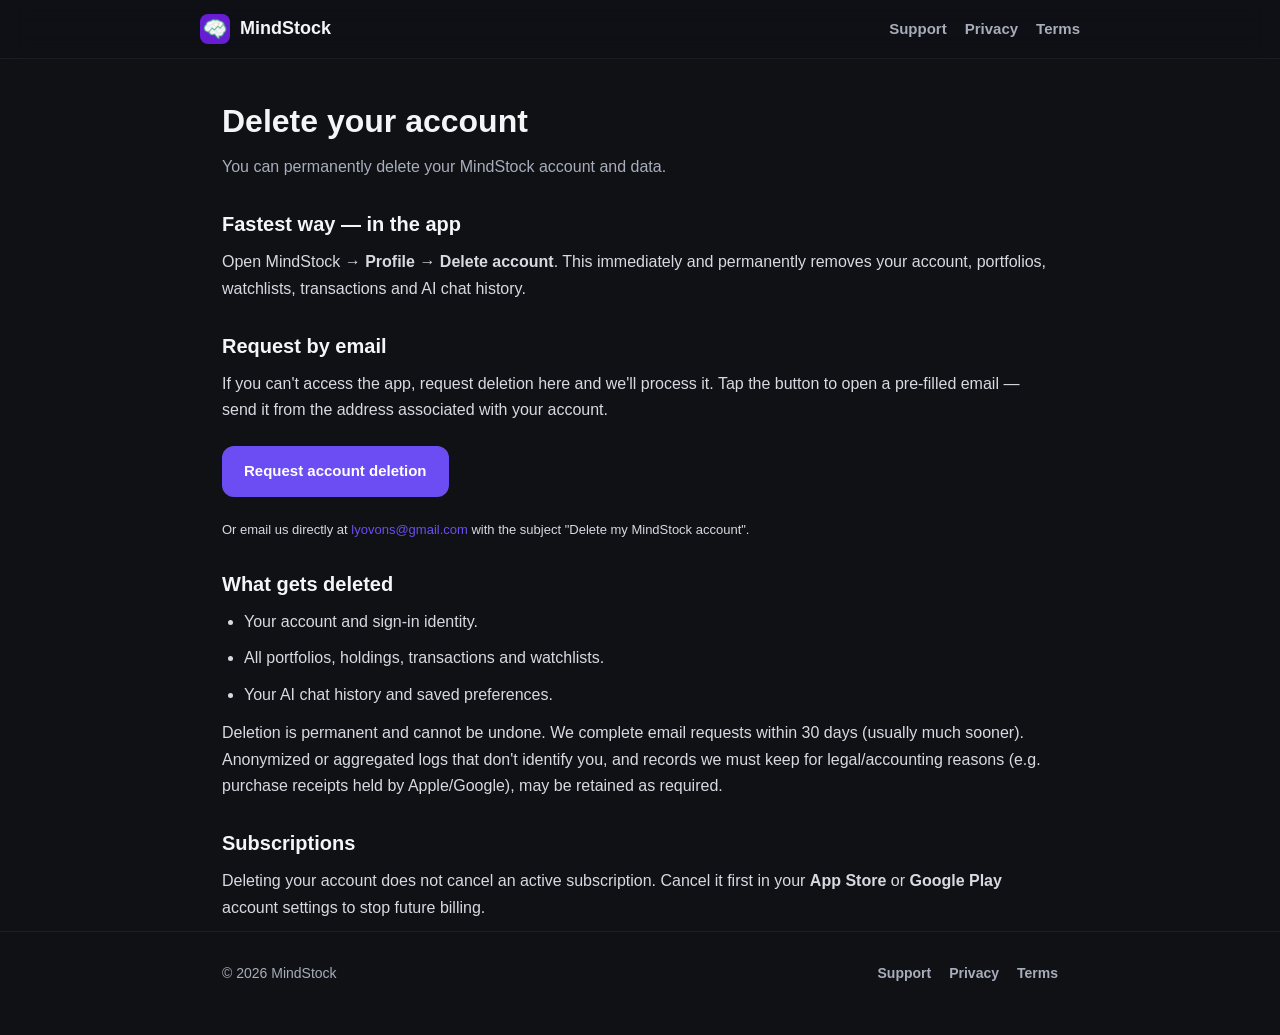
==== delete-account.html @ bab21180 "Add account-deletion request page (web URL for store compliance) Co-Authored-By: Claude Fable 5 <nor" ====
<!DOCTYPE html>
<html lang="en">
<head>
<meta charset="UTF-8" />
<meta name="viewport" content="width=device-width, initial-scale=1.0" />
<title>MindStock — Delete your account</title>
<meta name="description" content="Request deletion of your MindStock account and data." />
<link rel="icon" href="assets/icon.jpg" />
<link rel="stylesheet" href="assets/style.css" />
</head>
<body>
<header>
  <div class="wrap nav">
    <a class="brand" href="index.html"><img src="assets/icon.jpg" alt="MindStock" /> MindStock</a>
    <span class="spacer"></span>
    <a class="link" href="support.html">Support</a>
    <a class="link" href="privacy.html">Privacy</a>
    <a class="link" href="terms.html">Terms</a>
  </div>
</header>

<main class="wrap legal">
  <h1>Delete your account</h1>
  <p class="updated">You can permanently delete your MindStock account and data.</p>

  <h2>Fastest way — in the app</h2>
  <p>Open MindStock → <strong>Profile → Delete account</strong>. This immediately and permanently removes your account, portfolios, watchlists, transactions and AI chat history.</p>

  <h2>Request by email</h2>
  <p>If you can't access the app, request deletion here and we'll process it. Tap the button to open a pre-filled email — send it from the address associated with your account.</p>
  <p style="margin: 22px 0;">
    <a class="btn"
       href="mailto:lyovons@gmail.com?subject=Delete%20my%20MindStock%20account&body=Please%20delete%20my%20MindStock%20account%20and%20all%20associated%20data.%0A%0AAccount%20email%3A%20%0A%0A(Sent%20from%20the%20MindStock%20delete-account%20page)">
       Request account deletion
    </a>
  </p>
  <p class="note">Or email us directly at <a href="mailto:lyovons@gmail.com">lyovons@gmail.com</a> with the subject "Delete my MindStock account".</p>

  <h2>What gets deleted</h2>
  <ul>
    <li>Your account and sign-in identity.</li>
    <li>All portfolios, holdings, transactions and watchlists.</li>
    <li>Your AI chat history and saved preferences.</li>
  </ul>
  <p>Deletion is permanent and cannot be undone. We complete email requests within 30 days (usually much sooner). Anonymized or aggregated logs that don't identify you, and records we must keep for legal/accounting reasons (e.g. purchase receipts held by Apple/Google), may be retained as required.</p>

  <h2>Subscriptions</h2>
  <p>Deleting your account does not cancel an active subscription. Cancel it first in your <strong>App Store</strong> or <strong>Google Play</strong> account settings to stop future billing.</p>
</main>

<footer>
  <div class="wrap row">
    <span>© <span id="y"></span> MindStock</span>
    <span class="spacer"></span>
    <a href="support.html">Support</a>
    <a href="privacy.html">Privacy</a>
    <a href="terms.html">Terms</a>
  </div>
</footer>
<script>document.getElementById('y').textContent = new Date().getFullYear();</script>
</body>
</html>
---- assets/style.css ----
:root {
  --violet: #6C4DF4;
  --violet-deep: #671DD4;
  --bg: #0f1115;
  --surface: #171a21;
  --text: #f4f5f7;
  --muted: #a7adba;
  --gain: #4AA377;
  --radius: 16px;
}

* { box-sizing: border-box; margin: 0; padding: 0; }

html { scroll-behavior: smooth; }

body {
  font-family: -apple-system, BlinkMacSystemFont, "Segoe UI", Roboto, Helvetica, Arial, sans-serif;
  background: var(--bg);
  color: var(--text);
  line-height: 1.65;
  -webkit-font-smoothing: antialiased;
}

a { color: var(--violet); text-decoration: none; }
a:hover { text-decoration: underline; }

.wrap { max-width: 880px; margin: 0 auto; padding: 0 22px; }

/* Header */
header {
  position: sticky; top: 0; z-index: 10;
  background: rgba(15,17,21,0.82);
  backdrop-filter: saturate(150%) blur(12px);
  border-bottom: 1px solid rgba(255,255,255,0.06);
}
.nav { display: flex; align-items: center; gap: 18px; padding: 14px 0; }
.brand { display: flex; align-items: center; gap: 10px; font-weight: 800; font-size: 18px; color: var(--text); }
.brand img { width: 30px; height: 30px; border-radius: 8px; }
.nav .spacer { flex: 1; }
.nav a.link { color: var(--muted); font-weight: 600; font-size: 15px; }
.nav a.link:hover { color: var(--text); text-decoration: none; }

/* Hero */
.hero {
  text-align: center;
  padding: 72px 0 56px;
  background:
    radial-gradient(1100px 380px at 50% -120px, rgba(108,77,244,0.28), transparent 70%);
}
.hero img.app { width: 96px; height: 96px; border-radius: 22px; box-shadow: 0 12px 40px rgba(103,29,212,0.45); }
.hero h1 { font-size: 42px; margin: 22px 0 10px; letter-spacing: -0.5px; }
.hero p.tag { font-size: 19px; color: var(--muted); max-width: 560px; margin: 0 auto 28px; }

.badges { display: flex; gap: 14px; justify-content: center; flex-wrap: wrap; }
.btn {
  display: inline-block; background: var(--violet); color: #fff; font-weight: 700;
  padding: 13px 22px; border-radius: 12px; font-size: 15px;
}
.btn.ghost { background: transparent; border: 1px solid rgba(255,255,255,0.18); color: var(--text); }
.btn:hover { text-decoration: none; opacity: 0.92; }

/* Sections */
section.block { padding: 46px 0; border-top: 1px solid rgba(255,255,255,0.06); }
section.block h2 { font-size: 26px; margin-bottom: 18px; letter-spacing: -0.3px; }

.features { display: grid; grid-template-columns: repeat(auto-fit, minmax(240px, 1fr)); gap: 16px; }
.card { background: var(--surface); border: 1px solid rgba(255,255,255,0.06); border-radius: var(--radius); padding: 20px; }
.card h3 { font-size: 17px; margin-bottom: 6px; }
.card p { color: var(--muted); font-size: 15px; }

/* Legal pages */
.legal h1 { font-size: 32px; margin: 36px 0 6px; }
.legal .updated { color: var(--muted); margin-bottom: 28px; }
.legal h2 { font-size: 20px; margin: 28px 0 8px; }
.legal p, .legal li { color: #d7dae1; margin-bottom: 10px; }
.legal ul { padding-left: 22px; margin-bottom: 12px; }

/* Footer */
footer { border-top: 1px solid rgba(255,255,255,0.06); padding: 30px 0 50px; color: var(--muted); font-size: 14px; }
footer .row { display: flex; gap: 18px; flex-wrap: wrap; align-items: center; }
footer a { color: var(--muted); font-weight: 600; }
footer .spacer { flex: 1; }

.note { color: var(--muted); font-size: 13px; margin-top: 10px; }
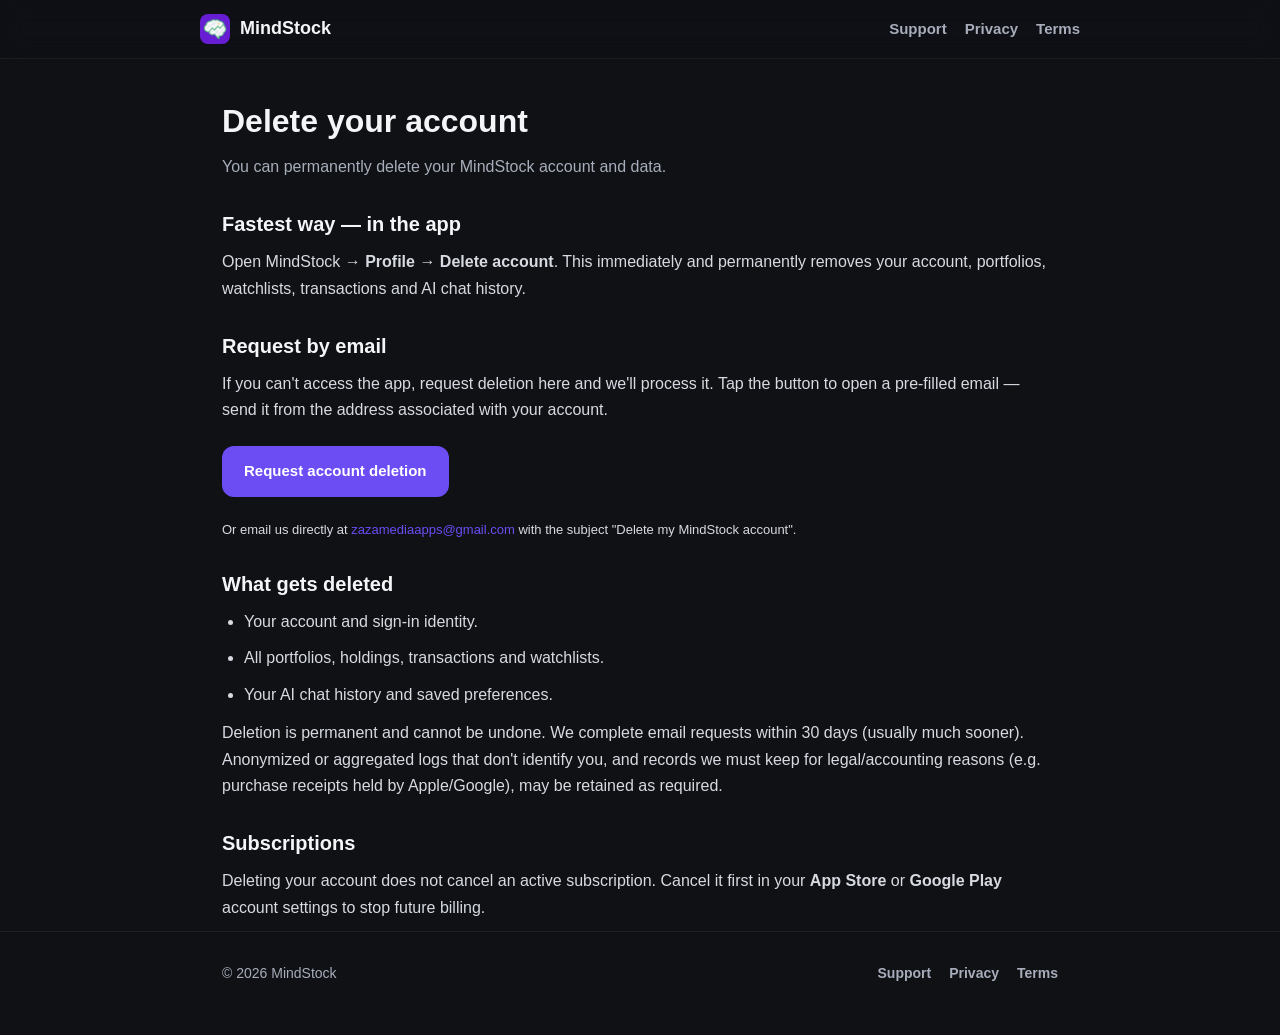
==== commit aa4ed786: "Change contact email to zazamediaapps@gmail.com" ====
--- a/delete-account.html
+++ b/delete-account.html
@@ -30,11 +30,11 @@
   <p>If you can't access the app, request deletion here and we'll process it. Tap the button to open a pre-filled email — send it from the address associated with your account.</p>
   <p style="margin: 22px 0;">
     <a class="btn"
-       href="mailto:lyovons@gmail.com?subject=Delete%20my%20MindStock%20account&body=Please%20delete%20my%20MindStock%20account%20and%20all%20associated%20data.%0A%0AAccount%20email%3A%20%0A%0A(Sent%20from%20the%20MindStock%20delete-account%20page)">
+       href="mailto:zazamediaapps@gmail.com?subject=Delete%20my%20MindStock%20account&body=Please%20delete%20my%20MindStock%20account%20and%20all%20associated%20data.%0A%0AAccount%20email%3A%20%0A%0A(Sent%20from%20the%20MindStock%20delete-account%20page)">
        Request account deletion
     </a>
   </p>
-  <p class="note">Or email us directly at <a href="mailto:lyovons@gmail.com">lyovons@gmail.com</a> with the subject "Delete my MindStock account".</p>
+  <p class="note">Or email us directly at <a href="mailto:zazamediaapps@gmail.com">zazamediaapps@gmail.com</a> with the subject "Delete my MindStock account".</p>
 
   <h2>What gets deleted</h2>
   <ul>
